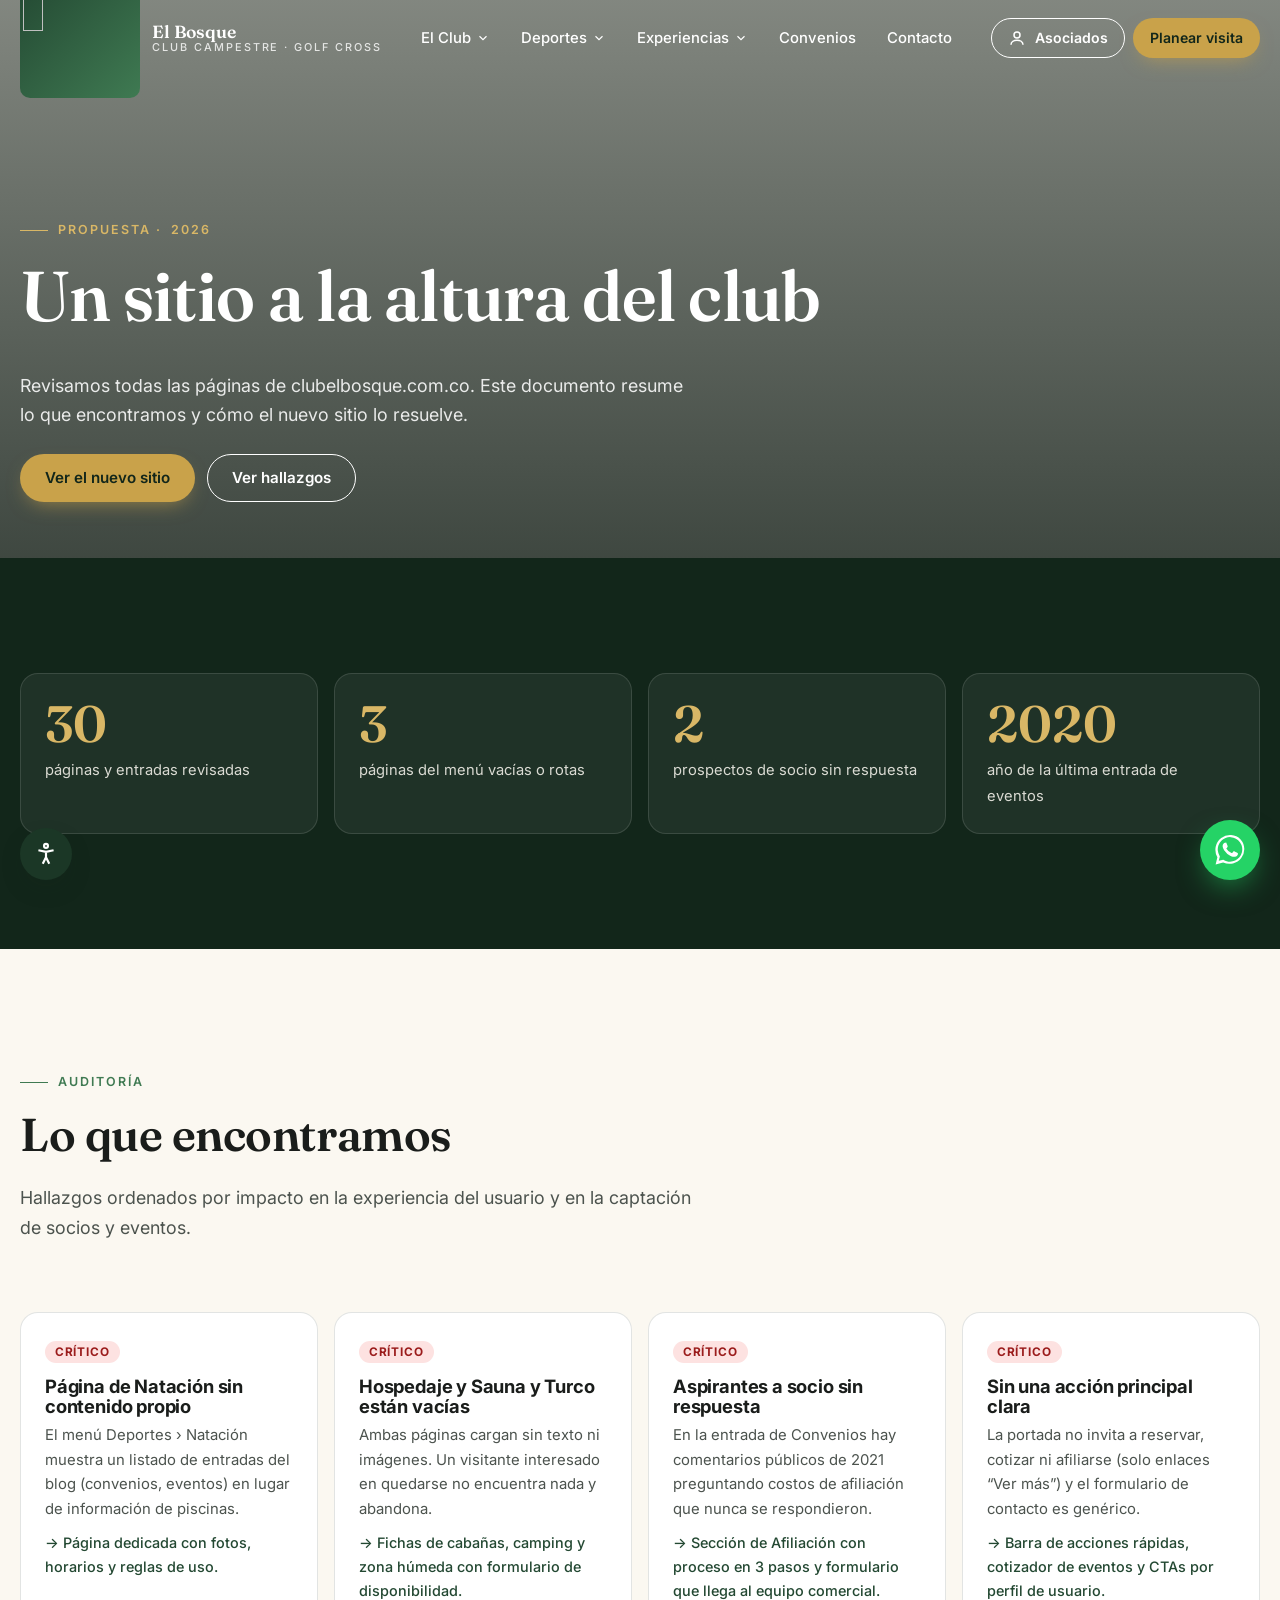
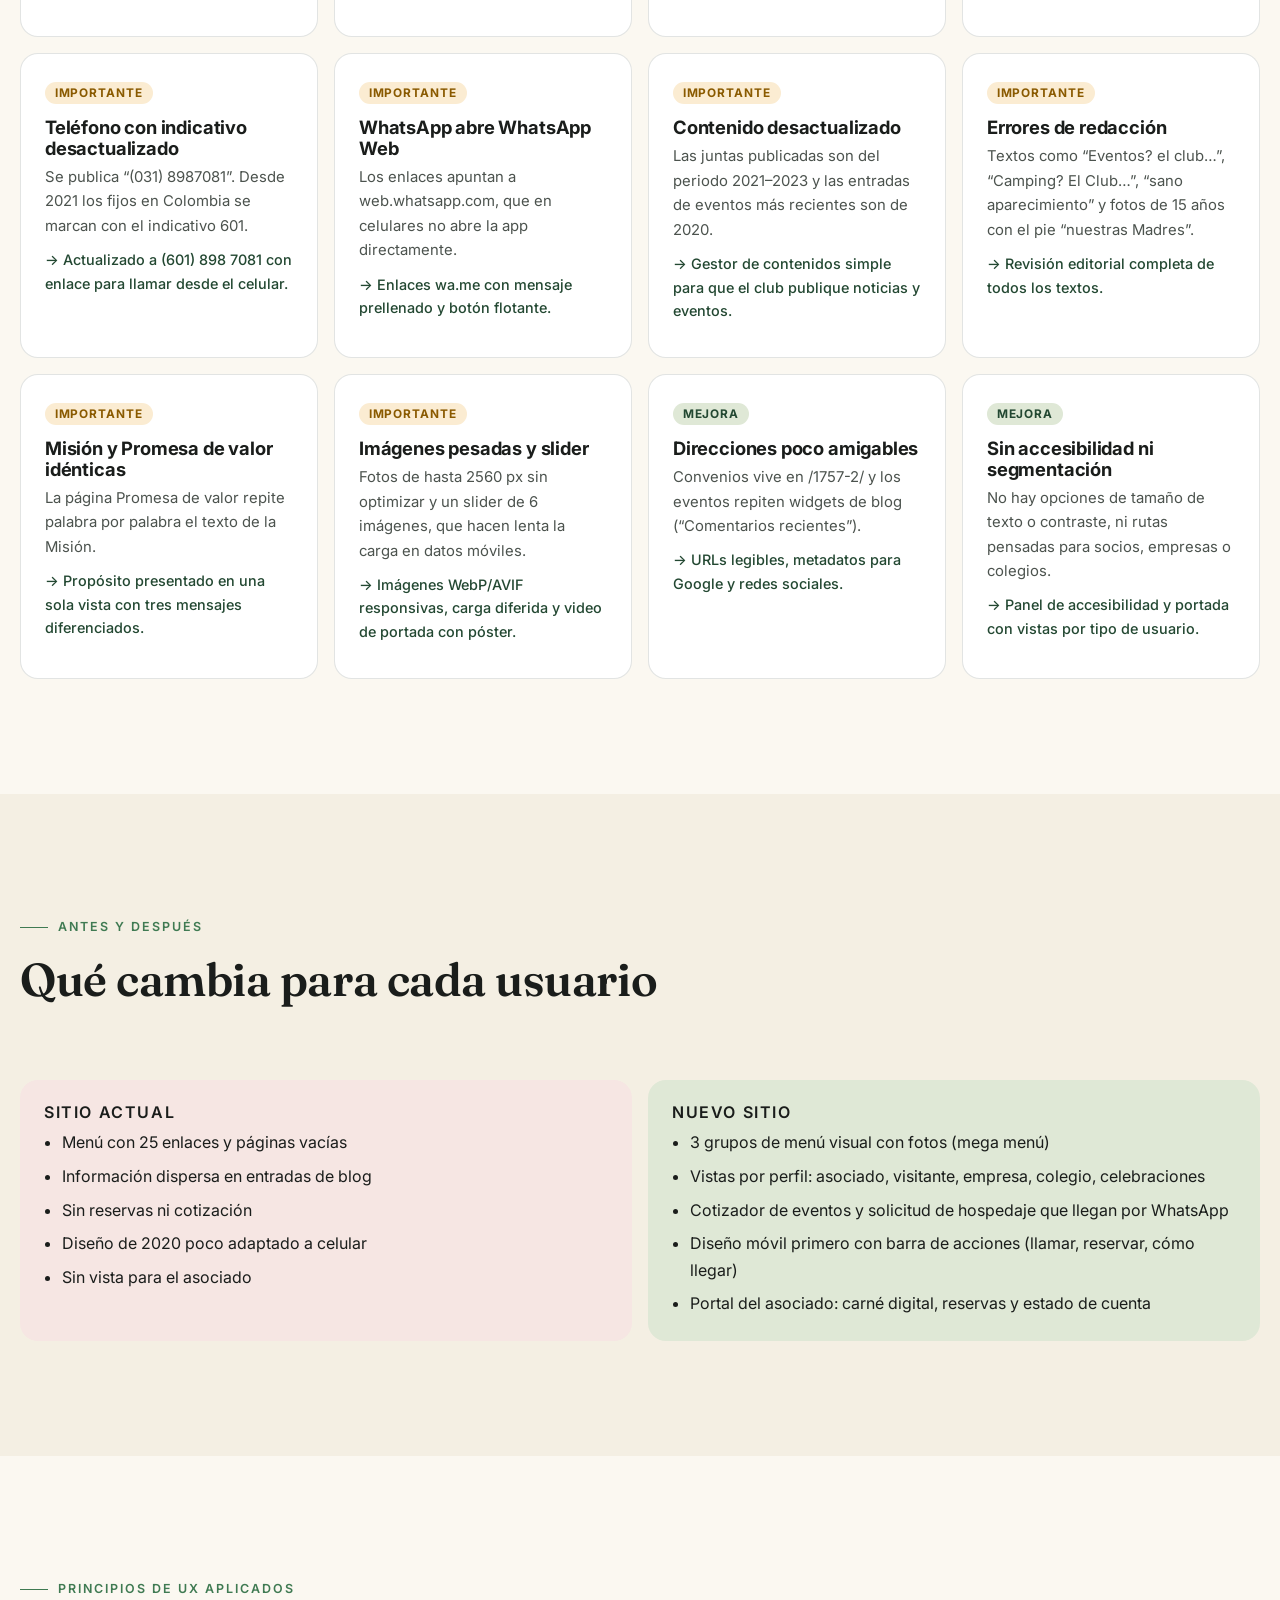
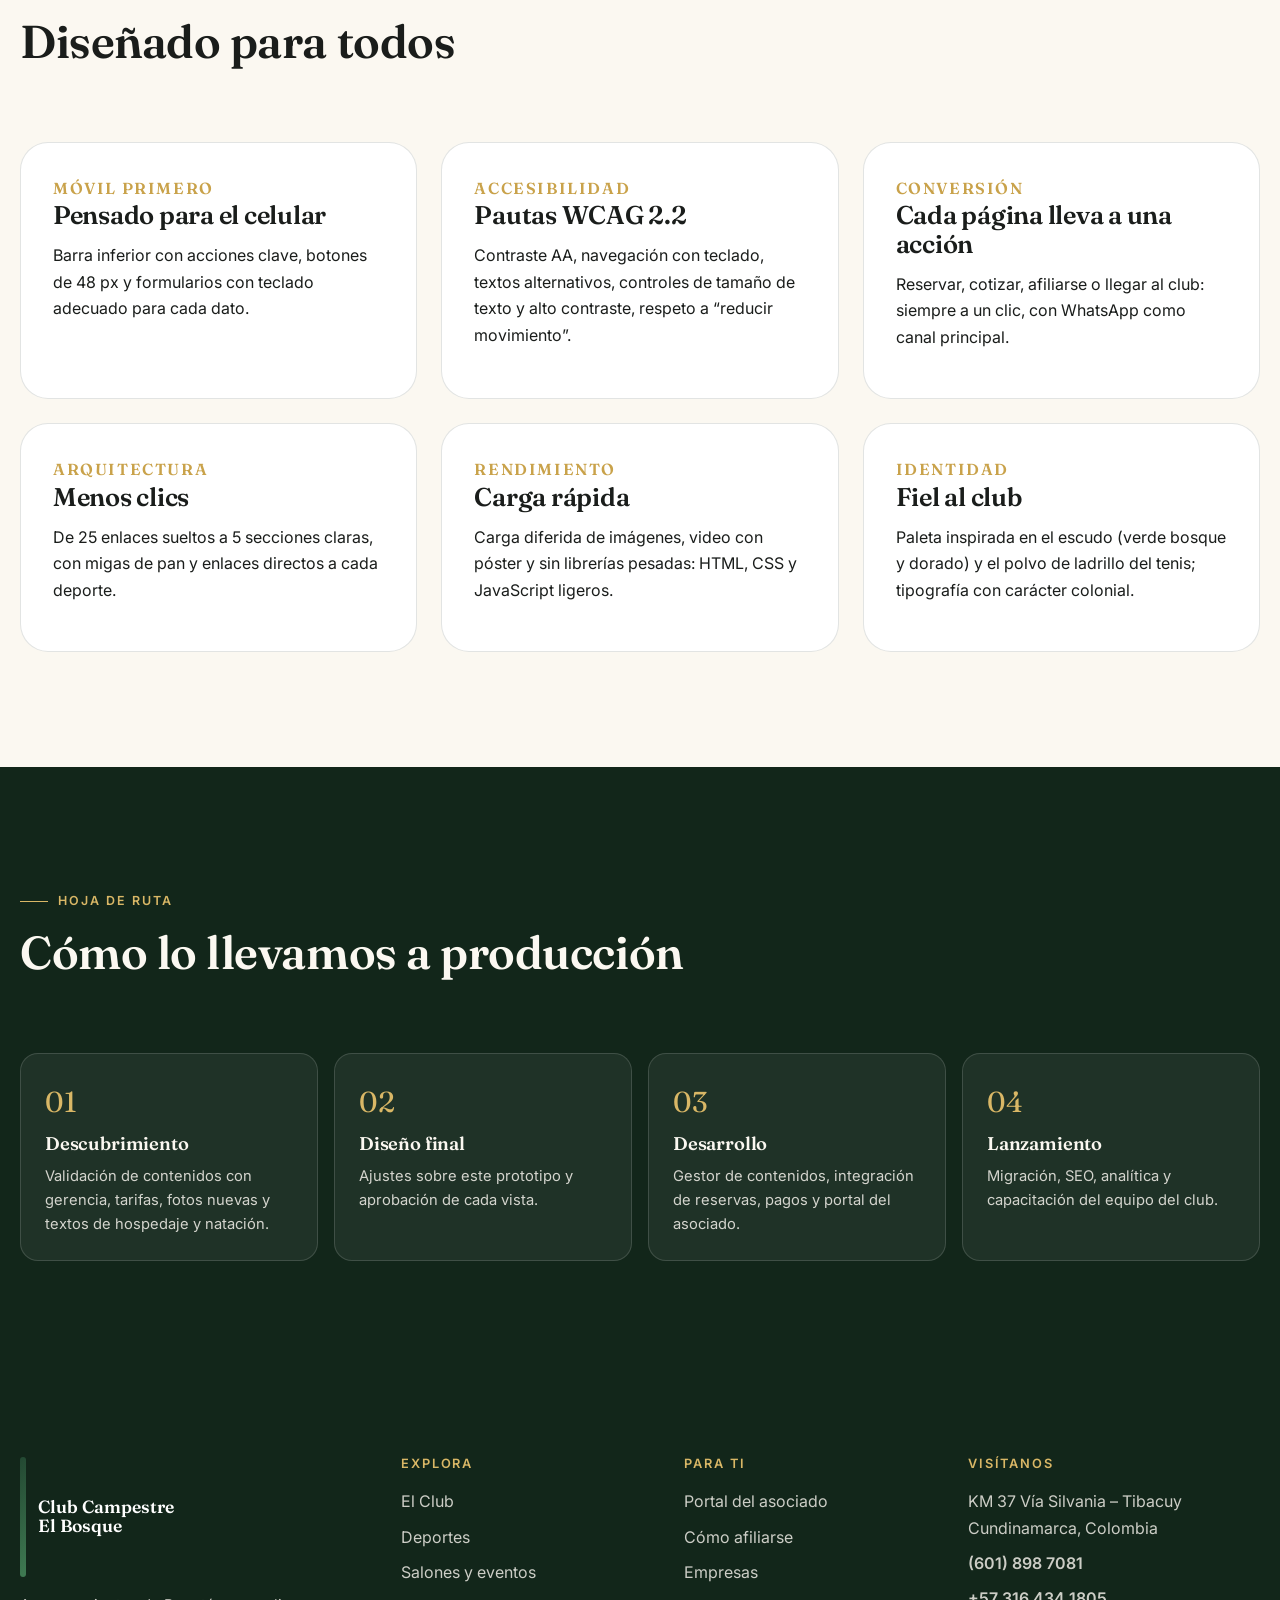
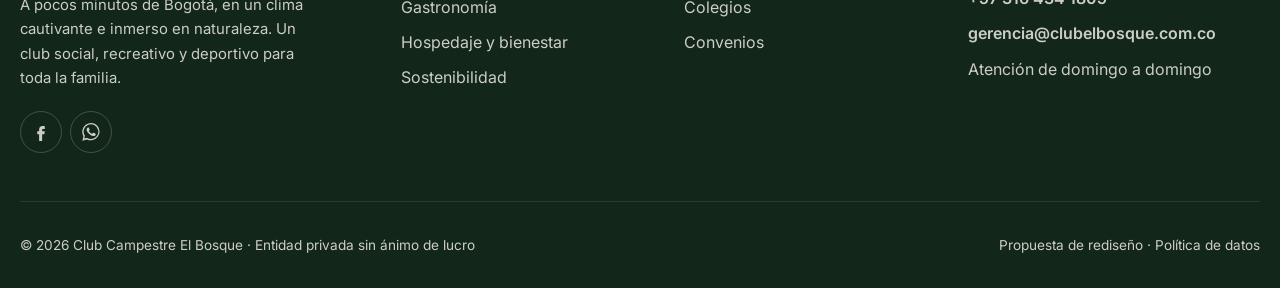
==== propuesta.html @ d87cbff4 "Propuesta inicial del nuevo sitio del Club Campestre El Bosque Sitio estático (HTML + CSS + JS sin d" ====
<!doctype html>
<html lang="es-CO">
<head>
<meta charset="utf-8">
<meta name="viewport" content="width=device-width, initial-scale=1">
<title>Propuesta de rediseño web · Club Campestre El Bosque</title>
<meta name="description" content="Auditoría del sitio actual y propuesta de un nuevo sitio web moderno, accesible y orientado a resultados para el Club Campestre El Bosque.">
<meta name="theme-color" content="#12261a">
<meta name="robots" content="noindex, nofollow, noarchive">
<meta property="og:title" content="Propuesta de rediseño web · Club Campestre El Bosque">
<meta property="og:description" content="Auditoría del sitio actual y propuesta de un nuevo sitio web moderno, accesible y orientado a resultados para el Club Campestre El Bosque.">
<meta property="og:image" content="https://clubelbosque.com.co/wp-content/uploads/2020/03/f_entrada-compressor-1.jpg">
<meta property="og:type" content="website">
<link rel="icon" href="https://clubelbosque.com.co/wp-content/uploads/2020/08/cropped-icon-512-192x192.png">
<link rel="preconnect" href="https://fonts.googleapis.com">
<link rel="preconnect" href="https://fonts.gstatic.com" crossorigin>
<link href="https://fonts.googleapis.com/css2?family=Fraunces:ital,opsz,wght@0,9..144,400;0,9..144,500;0,9..144,600;1,9..144,500&family=Inter:wght@400;500;600;700&display=swap" rel="stylesheet">
<link rel="stylesheet" href="assets/css/styles.css">

</head>
<body data-page="propuesta">
<main id="main">

<section class="page-hero">
  <img src="https://clubelbosque.com.co/wp-content/uploads/2020/03/f_golf-12-006.jpg" alt="">
  <div class="container">
    <span class="eyebrow" style="color:var(--gold-400)">Propuesta · <span data-year></span></span>
    <h1>Un sitio a la altura del club</h1>
    <p class="lead">Revisamos todas las páginas de clubelbosque.com.co. Este documento resume lo que encontramos y cómo el nuevo sitio lo resuelve.</p>
    <div class="hero-actions" style="margin-top:1.5rem"><a class="btn btn--primary" href="index.html">Ver el nuevo sitio</a><a class="btn btn--ghost" href="#hallazgos">Ver hallazgos</a></div>
  </div>
</section>

<section class="section section--dark">
  <div class="container">
    <div class="stats">
      <div class="stat reveal"><strong data-count="30">30</strong><span>páginas y entradas revisadas</span></div>
      <div class="stat reveal reveal-d1"><strong data-count="3">3</strong><span>páginas del menú vacías o rotas</span></div>
      <div class="stat reveal reveal-d2"><strong data-count="2">2</strong><span>prospectos de socio sin respuesta</span></div>
      <div class="stat reveal reveal-d3"><strong>2020</strong><span>año de la última entrada de eventos</span></div>
    </div>
  </div>
</section>

<section class="section" id="hallazgos">
  <div class="container">
    <div class="section-head reveal"><div><span class="eyebrow">Auditoría</span><h2>Lo que encontramos</h2><p class="lead">Hallazgos ordenados por impacto en la experiencia del usuario y en la captación de socios y eventos.</p></div></div>
    <div class="audit-grid"><article class="audit-card reveal"><span class="sev sev-high">Crítico</span><h3>Página de Natación sin contenido propio</h3><p>El menú Deportes › Natación muestra un listado de entradas del blog (convenios, eventos) en lugar de información de piscinas.</p><p class="fix">→ Página dedicada con fotos, horarios y reglas de uso.</p></article><article class="audit-card reveal"><span class="sev sev-high">Crítico</span><h3>Hospedaje y Sauna y Turco están vacías</h3><p>Ambas páginas cargan sin texto ni imágenes. Un visitante interesado en quedarse no encuentra nada y abandona.</p><p class="fix">→ Fichas de cabañas, camping y zona húmeda con formulario de disponibilidad.</p></article><article class="audit-card reveal"><span class="sev sev-high">Crítico</span><h3>Aspirantes a socio sin respuesta</h3><p>En la entrada de Convenios hay comentarios públicos de 2021 preguntando costos de afiliación que nunca se respondieron.</p><p class="fix">→ Sección de Afiliación con proceso en 3 pasos y formulario que llega al equipo comercial.</p></article><article class="audit-card reveal"><span class="sev sev-high">Crítico</span><h3>Sin una acción principal clara</h3><p>La portada no invita a reservar, cotizar ni afiliarse (solo enlaces “Ver más”) y el formulario de contacto es genérico.</p><p class="fix">→ Barra de acciones rápidas, cotizador de eventos y CTAs por perfil de usuario.</p></article><article class="audit-card reveal"><span class="sev sev-med">Importante</span><h3>Teléfono con indicativo desactualizado</h3><p>Se publica “(031) 8987081”. Desde 2021 los fijos en Colombia se marcan con el indicativo 601.</p><p class="fix">→ Actualizado a (601) 898 7081 con enlace para llamar desde el celular.</p></article><article class="audit-card reveal"><span class="sev sev-med">Importante</span><h3>WhatsApp abre WhatsApp Web</h3><p>Los enlaces apuntan a web.whatsapp.com, que en celulares no abre la app directamente.</p><p class="fix">→ Enlaces wa.me con mensaje prellenado y botón flotante.</p></article><article class="audit-card reveal"><span class="sev sev-med">Importante</span><h3>Contenido desactualizado</h3><p>Las juntas publicadas son del periodo 2021–2023 y las entradas de eventos más recientes son de 2020.</p><p class="fix">→ Gestor de contenidos simple para que el club publique noticias y eventos.</p></article><article class="audit-card reveal"><span class="sev sev-med">Importante</span><h3>Errores de redacción</h3><p>Textos como “Eventos? el club…”, “Camping? El Club…”, “sano aparecimiento” y fotos de 15 años con el pie “nuestras Madres”.</p><p class="fix">→ Revisión editorial completa de todos los textos.</p></article><article class="audit-card reveal"><span class="sev sev-med">Importante</span><h3>Misión y Promesa de valor idénticas</h3><p>La página Promesa de valor repite palabra por palabra el texto de la Misión.</p><p class="fix">→ Propósito presentado en una sola vista con tres mensajes diferenciados.</p></article><article class="audit-card reveal"><span class="sev sev-med">Importante</span><h3>Imágenes pesadas y slider</h3><p>Fotos de hasta 2560 px sin optimizar y un slider de 6 imágenes, que hacen lenta la carga en datos móviles.</p><p class="fix">→ Imágenes WebP/AVIF responsivas, carga diferida y video de portada con póster.</p></article><article class="audit-card reveal"><span class="sev sev-low">Mejora</span><h3>Direcciones poco amigables</h3><p>Convenios vive en /1757-2/ y los eventos repiten widgets de blog (“Comentarios recientes”).</p><p class="fix">→ URLs legibles, metadatos para Google y redes sociales.</p></article><article class="audit-card reveal"><span class="sev sev-low">Mejora</span><h3>Sin accesibilidad ni segmentación</h3><p>No hay opciones de tamaño de texto o contraste, ni rutas pensadas para socios, empresas o colegios.</p><p class="fix">→ Panel de accesibilidad y portada con vistas por tipo de usuario.</p></article></div>
  </div>
</section>

<section class="section section--alt">
  <div class="container">
    <div class="section-head reveal"><div><span class="eyebrow">Antes y después</span><h2>Qué cambia para cada usuario</h2></div></div>
    <div class="ba reveal">
      <div class="before"><h3>Sitio actual</h3><ul>
        <li>Menú con 25 enlaces y páginas vacías</li><li>Información dispersa en entradas de blog</li><li>Sin reservas ni cotización</li><li>Diseño de 2020 poco adaptado a celular</li><li>Sin vista para el asociado</li></ul></div>
      <div class="after"><h3>Nuevo sitio</h3><ul>
        <li>3 grupos de menú visual con fotos (mega menú)</li><li>Vistas por perfil: asociado, visitante, empresa, colegio, celebraciones</li><li>Cotizador de eventos y solicitud de hospedaje que llegan por WhatsApp</li><li>Diseño móvil primero con barra de acciones (llamar, reservar, cómo llegar)</li><li>Portal del asociado: carné digital, reservas y estado de cuenta</li></ul></div>
    </div>
  </div>
</section>

<section class="section">
  <div class="container">
    <div class="section-head reveal"><div><span class="eyebrow">Principios de UX aplicados</span><h2>Diseñado para todos</h2></div></div>
    <div class="grid grid-3">
      <div class="value-card reveal"><span class="num">MÓVIL PRIMERO</span><h3>Pensado para el celular</h3><p>Barra inferior con acciones clave, botones de 48 px y formularios con teclado adecuado para cada dato.</p></div>
      <div class="value-card reveal reveal-d1"><span class="num">ACCESIBILIDAD</span><h3>Pautas WCAG 2.2</h3><p>Contraste AA, navegación con teclado, textos alternativos, controles de tamaño de texto y alto contraste, respeto a “reducir movimiento”.</p></div>
      <div class="value-card reveal reveal-d2"><span class="num">CONVERSIÓN</span><h3>Cada página lleva a una acción</h3><p>Reservar, cotizar, afiliarse o llegar al club: siempre a un clic, con WhatsApp como canal principal.</p></div>
      <div class="value-card reveal"><span class="num">ARQUITECTURA</span><h3>Menos clics</h3><p>De 25 enlaces sueltos a 5 secciones claras, con migas de pan y enlaces directos a cada deporte.</p></div>
      <div class="value-card reveal reveal-d1"><span class="num">RENDIMIENTO</span><h3>Carga rápida</h3><p>Carga diferida de imágenes, video con póster y sin librerías pesadas: HTML, CSS y JavaScript ligeros.</p></div>
      <div class="value-card reveal reveal-d2"><span class="num">IDENTIDAD</span><h3>Fiel al club</h3><p>Paleta inspirada en el escudo (verde bosque y dorado) y el polvo de ladrillo del tenis; tipografía con carácter colonial.</p></div>
    </div>
  </div>
</section>

<section class="section section--dark">
  <div class="container">
    <div class="section-head reveal"><div><span class="eyebrow">Hoja de ruta</span><h2>Cómo lo llevamos a producción</h2></div></div>
    <div class="roadmap">
      <div class="step reveal"><h3>Descubrimiento</h3><p>Validación de contenidos con gerencia, tarifas, fotos nuevas y textos de hospedaje y natación.</p></div>
      <div class="step reveal reveal-d1"><h3>Diseño final</h3><p>Ajustes sobre este prototipo y aprobación de cada vista.</p></div>
      <div class="step reveal reveal-d2"><h3>Desarrollo</h3><p>Gestor de contenidos, integración de reservas, pagos y portal del asociado.</p></div>
      <div class="step reveal reveal-d3"><h3>Lanzamiento</h3><p>Migración, SEO, analítica y capacitación del equipo del club.</p></div>
    </div>
  </div>
</section>

</main>
<script src="assets/js/main.js" defer></script>
</body>
</html>
---- assets/css/styles.css ----
/* =========================================================
   Club Campestre El Bosque — Propuesta de rediseño 2026
   Sistema de diseño: tokens, layout, componentes
   ========================================================= */

:root {
  --forest-900: #12261a;
  --forest-800: #1b3726;
  --forest-700: #234832;
  --forest-500: #3f7a52;
  --moss-200: #dfe8d6;
  --gold-500: #c9a24a;
  --gold-400: #d9b766;
  --clay-500: #b5553a;
  --royal-red: #b3262d;
  --cream-50: #fbf8f1;
  --cream-100: #f4efe3;
  --ink-900: #1a1d1b;
  --ink-600: #4c534e;
  --ink-400: #7d857f;
  --white: #ffffff;

  --bg: var(--cream-50);
  --surface: var(--white);
  --surface-2: var(--cream-100);
  --text: var(--ink-900);
  --text-muted: var(--ink-600);
  --border: rgba(18, 38, 26, 0.12);
  --accent: var(--forest-700);
  --accent-contrast: var(--white);

  --font-display: "Fraunces", Georgia, "Times New Roman", serif;
  --font-body: "Inter", system-ui, -apple-system, "Segoe UI", Roboto, sans-serif;

  --fs-base: 1rem;
  --radius-sm: 10px;
  --radius: 18px;
  --radius-lg: 28px;
  --shadow-sm: 0 1px 2px rgba(18, 38, 26, .06), 0 2px 8px rgba(18, 38, 26, .05);
  --shadow: 0 10px 30px -10px rgba(18, 38, 26, .25);
  --shadow-lg: 0 30px 60px -20px rgba(18, 38, 26, .35);
  --container: 1240px;
  --header-h: 76px;
  --ease: cubic-bezier(.2, .7, .2, 1);
}

/* Accesibilidad: alto contraste */
html.hc {
  --bg: #ffffff;
  --surface: #ffffff;
  --surface-2: #f2f2f2;
  --text: #000000;
  --text-muted: #1a1a1a;
  --border: #000000;
  --accent: #0b3d1c;
}
html.hc img { filter: contrast(1.1); }
html.fs-lg { font-size: 112.5%; }
html.fs-xl { font-size: 125%; }

*, *::before, *::after { box-sizing: border-box; }
html { scroll-behavior: smooth; -webkit-text-size-adjust: 100%; overflow-x: hidden; }
body {
  margin: 0;
  font-family: var(--font-body);
  font-size: var(--fs-base);
  line-height: 1.65;
  color: var(--text);
  background: var(--bg);
  -webkit-font-smoothing: antialiased;
  overflow-x: hidden;
}
img, video { max-width: 100%; display: block; }
a { color: inherit; }
button { font: inherit; cursor: pointer; }
:focus-visible { outline: 3px solid var(--gold-500); outline-offset: 3px; border-radius: 6px; }

h1, h2, h3, h4 { font-family: var(--font-display); font-weight: 600; line-height: 1.12; margin: 0 0 .5em; letter-spacing: -.01em; }
h1 { font-size: clamp(2.4rem, 5.5vw, 4.6rem); }
h2 { font-size: clamp(1.9rem, 3.6vw, 3rem); }
h3 { font-size: clamp(1.25rem, 2vw, 1.6rem); }
p { margin: 0 0 1em; }

.skip-link {
  position: absolute; left: 1rem; top: -100px; z-index: 1000;
  background: var(--gold-500); color: var(--forest-900); padding: .75rem 1.25rem; border-radius: 999px; font-weight: 600;
}
.skip-link:focus { top: 1rem; }

.container { width: min(100% - 2.5rem, var(--container)); margin-inline: auto; }
.section { padding-block: clamp(4rem, 9vw, 7.5rem); }
.section--tight { padding-block: clamp(3rem, 6vw, 5rem); }
.section--alt { background: var(--surface-2); }
.section--dark { background: var(--forest-900); color: var(--cream-50); }
.section--dark .eyebrow { color: var(--gold-400); }
.section--dark .lead, .section--dark p { color: rgba(251, 248, 241, .82); }

.eyebrow {
  display: inline-flex; align-items: center; gap: .6rem;
  font-size: .78rem; font-weight: 600; letter-spacing: .16em; text-transform: uppercase;
  color: var(--forest-500); margin-bottom: 1rem;
}
.eyebrow::before { content: ""; width: 28px; height: 1px; background: currentColor; }
.lead { font-size: clamp(1.05rem, 1.4vw, 1.25rem); color: var(--text-muted); max-width: 62ch; }
.section-head { display: flex; flex-wrap: wrap; align-items: end; justify-content: space-between; gap: 1.5rem; margin-bottom: clamp(2rem, 4vw, 3.5rem); }
.section-head > div { max-width: 680px; }
.center { text-align: center; }
.center .lead { margin-inline: auto; }

/* ---------- Botones ---------- */
.btn {
  display: inline-flex; align-items: center; justify-content: center; gap: .55rem;
  padding: .9rem 1.5rem; border-radius: 999px; border: 1.5px solid transparent;
  font-weight: 600; font-size: .95rem; text-decoration: none; line-height: 1;
  transition: transform .25s var(--ease), background .25s, color .25s, box-shadow .25s;
  min-height: 48px;
}
.btn:hover { transform: translateY(-2px); }
.btn svg { width: 18px; height: 18px; }
.btn--primary { background: var(--gold-500); color: var(--forest-900); box-shadow: 0 8px 20px -8px rgba(201, 162, 74, .7); }
.btn--primary:hover { background: var(--gold-400); }
.btn--dark { background: var(--forest-800); color: var(--white); }
.btn--dark:hover { background: var(--forest-700); }
.btn--ghost { border-color: currentColor; color: inherit; background: transparent; }
.btn--ghost:hover { background: rgba(255, 255, 255, .12); }
.btn--light { background: var(--white); color: var(--forest-900); }
.btn--sm { padding: .6rem 1rem; min-height: 40px; font-size: .88rem; }
.link-arrow { display: inline-flex; align-items: center; gap: .4rem; font-weight: 600; text-decoration: none; color: var(--forest-700); }
.link-arrow::after { content: "→"; transition: transform .25s var(--ease); }
.link-arrow:hover::after { transform: translateX(4px); }
.section--dark .link-arrow { color: var(--gold-400); }

/* ---------- Header ---------- */
.site-header {
  position: fixed; inset: 0 0 auto 0; z-index: 100; height: var(--header-h);
  transition: background .35s, box-shadow .35s, color .35s;
  color: var(--white);
}
.site-header.is-solid, .site-header.is-light {
  background: rgba(251, 248, 241, .92); backdrop-filter: saturate(1.4) blur(14px); -webkit-backdrop-filter: saturate(1.4) blur(14px);
  color: var(--ink-900); box-shadow: 0 1px 0 var(--border);
}
.header-inner { height: 100%; display: flex; align-items: center; justify-content: space-between; gap: 1.5rem; }
.brand { display: flex; align-items: center; gap: .75rem; text-decoration: none; }
.brand img { height: 50px; width: auto; background: #fff; border-radius: 10px; padding: 3px; }
.brand-text { font-family: var(--font-display); line-height: 1.05; font-size: 1.1rem; font-weight: 600; }
.brand-text small { display: block; font-family: var(--font-body); font-size: .68rem; letter-spacing: .18em; text-transform: uppercase; font-weight: 500; opacity: .8; }

.main-nav ul { list-style: none; margin: 0; padding: 0; display: flex; gap: .25rem; }
.main-nav > ul > li { position: relative; }
.main-nav a, .main-nav button.nav-trigger {
  display: inline-flex; align-items: center; gap: .3rem; padding: .6rem .85rem; border-radius: 999px;
  text-decoration: none; font-size: .93rem; font-weight: 500; background: none; border: 0; color: inherit;
}
.main-nav a:hover, .main-nav button.nav-trigger:hover, .main-nav a[aria-current="page"] { background: rgba(127, 127, 127, .14); }
.nav-trigger svg { width: 14px; height: 14px; transition: transform .25s; }
.has-mega:hover .nav-trigger svg, .has-mega:focus-within .nav-trigger svg { transform: rotate(180deg); }

.mega {
  position: absolute; top: calc(100% + 10px); left: 50%; transform: translate(-50%, 8px);
  width: min(620px, 90vw); background: var(--surface); color: var(--text);
  border-radius: var(--radius); box-shadow: var(--shadow-lg); padding: 1rem;
  display: grid; grid-template-columns: repeat(2, 1fr); gap: .25rem;
  opacity: 0; visibility: hidden; transition: opacity .25s, transform .25s var(--ease), visibility .25s;
}
.mega::before { content: ""; position: absolute; inset: -12px 0 auto 0; height: 12px; }
.has-mega:hover .mega, .has-mega:focus-within .mega { opacity: 1; visibility: visible; transform: translate(-50%, 0); }
.mega a { display: flex !important; gap: .85rem; align-items: center; padding: .7rem !important; border-radius: 12px !important; }
.mega a:hover { background: var(--surface-2) !important; }
.mega img { width: 54px; height: 54px; object-fit: cover; border-radius: 10px; flex: none; background: var(--moss-200); }
.mega strong { display: block; font-size: .95rem; }
.mega span { display: block; font-size: .8rem; color: var(--text-muted); line-height: 1.35; }

.header-actions { display: flex; align-items: center; gap: .5rem; }
.icon-btn {
  width: 44px; height: 44px; display: grid; place-items: center; border-radius: 50%;
  border: 1px solid currentColor; border-color: rgba(127, 127, 127, .35); background: transparent; color: inherit;
}
.icon-btn svg { width: 20px; height: 20px; }
.menu-toggle { display: none; }

/* Menú móvil */
.mobile-nav {
  position: fixed; inset: 0; z-index: 200; background: var(--forest-900); color: var(--cream-50);
  padding: 1.25rem 1.25rem 2rem; overflow-y: auto;
  transform: translateX(100%); transition: transform .4s var(--ease); visibility: hidden;
}
.mobile-nav.is-open { transform: none; visibility: visible; }
.mobile-nav-top { display: flex; justify-content: space-between; align-items: center; margin-bottom: 1.5rem; }
.mobile-nav details { border-bottom: 1px solid rgba(255, 255, 255, .12); }
.mobile-nav summary, .mobile-nav > nav > a {
  display: flex; justify-content: space-between; align-items: center; padding: 1rem .25rem;
  font-family: var(--font-display); font-size: 1.45rem; list-style: none; cursor: pointer; text-decoration: none;
  border-bottom: 1px solid rgba(255, 255, 255, .12);
}
.mobile-nav details summary { border-bottom: 0; }
.mobile-nav summary::-webkit-details-marker { display: none; }
.mobile-nav summary::after { content: "+"; font-family: var(--font-body); font-size: 1.5rem; opacity: .7; }
.mobile-nav details[open] summary::after { content: "–"; }
.mobile-nav details a { display: block; padding: .55rem 1rem; text-decoration: none; opacity: .85; }
.mobile-nav details div { padding-bottom: 1rem; }
.mobile-cta { display: grid; gap: .75rem; margin-top: 2rem; }

/* ---------- Hero ---------- */
.hero { position: relative; min-height: min(100svh, 920px); display: grid; align-items: end; color: var(--white); isolation: isolate; overflow: hidden; }
.hero-media, .hero-media video, .hero-media img { position: absolute; inset: 0; width: 100%; height: 100%; object-fit: cover; z-index: -2; }
.hero::after {
  content: ""; position: absolute; inset: 0; z-index: -1;
  background: linear-gradient(180deg, rgba(10, 22, 15, .55) 0%, rgba(10, 22, 15, .15) 35%, rgba(10, 22, 15, .78) 100%);
}
.hero-content { padding-block: calc(var(--header-h) + 3rem) clamp(7rem, 12vw, 9rem); }
.hero h1 { max-width: 15ch; }
.hero h1 em { font-style: italic; color: var(--gold-400); font-weight: 500; }
.hero .lead { color: rgba(255, 255, 255, .88); margin-bottom: 2rem; }
.hero-actions { display: flex; flex-wrap: wrap; gap: .75rem; }
.hero-meta { display: flex; flex-wrap: wrap; gap: 1.5rem 2.5rem; margin-top: 2.5rem; font-size: .9rem; color: rgba(255, 255, 255, .85); }
.hero-meta strong { display: block; font-family: var(--font-display); font-size: 1.9rem; color: var(--white); font-weight: 600; line-height: 1.1; }
.video-toggle {
  position: absolute; right: clamp(1rem, 3vw, 2.5rem); bottom: clamp(7.5rem, 12vw, 9.5rem); z-index: 2;
  color: var(--white); border-color: rgba(255, 255, 255, .5);
}

/* Hero interior */
.page-hero { position: relative; min-height: 62vh; display: grid; align-items: end; color: var(--white); isolation: isolate; overflow: hidden; }
.page-hero > img { position: absolute; inset: 0; width: 100%; height: 100%; object-fit: cover; z-index: -2; transform: scale(1.05); }
.page-hero::after { content: ""; position: absolute; inset: 0; z-index: -1; background: linear-gradient(180deg, rgba(10, 22, 15, .5), rgba(10, 22, 15, .78)); }
.page-hero .container { padding-block: calc(var(--header-h) + 3rem) 3.5rem; }
.page-hero .lead { color: rgba(255, 255, 255, .88); }
.breadcrumb { display: flex; gap: .5rem; font-size: .85rem; margin-bottom: 1rem; opacity: .85; flex-wrap: wrap; }
.breadcrumb a { text-decoration: none; }
.breadcrumb a:hover { text-decoration: underline; }

/* ---------- Barra de acciones rápidas ---------- */
.quickbar { position: relative; z-index: 5; margin-top: -4.5rem; }
.quickbar-inner {
  background: var(--surface); border-radius: var(--radius-lg); box-shadow: var(--shadow-lg);
  display: grid; grid-template-columns: repeat(4, 1fr); overflow: hidden;
}
.quick-item { display: flex; gap: 1rem; align-items: center; padding: 1.5rem; text-decoration: none; border-right: 1px solid var(--border); transition: background .25s; }
.quick-item:last-child { border-right: 0; }
.quick-item:hover { background: var(--surface-2); }
.quick-icon { width: 48px; height: 48px; border-radius: 14px; display: grid; place-items: center; background: var(--moss-200); color: var(--forest-700); flex: none; }
.quick-icon svg { width: 22px; height: 22px; }
.quick-item strong { display: block; font-size: 1rem; }
.quick-item span { font-size: .85rem; color: var(--text-muted); }

/* ---------- Audiencias ---------- */
.audience-tabs { display: flex; flex-wrap: wrap; gap: .5rem; margin-bottom: 2rem; }
.audience-tabs button {
  padding: .75rem 1.25rem; border-radius: 999px; border: 1.5px solid var(--border); background: var(--surface);
  font-weight: 600; color: var(--text); transition: all .2s; min-height: 46px;
}
.audience-tabs button[aria-selected="true"] { background: var(--forest-800); border-color: var(--forest-800); color: var(--white); }
.audience-panel { display: grid; grid-template-columns: 1.1fr 1fr; gap: clamp(1.5rem, 4vw, 4rem); align-items: center; }
.audience-panel[hidden] { display: none; }
.audience-panel img { border-radius: var(--radius-lg); aspect-ratio: 4/3; object-fit: cover; width: 100%; box-shadow: var(--shadow); }
.check-list { list-style: none; padding: 0; margin: 1.25rem 0 2rem; display: grid; gap: .7rem; }
.check-list li { display: flex; gap: .75rem; align-items: flex-start; }
.check-list li::before {
  content: "✓"; flex: none; width: 24px; height: 24px; border-radius: 50%; display: grid; place-items: center;
  background: var(--moss-200); color: var(--forest-700); font-size: .8rem; font-weight: 700; margin-top: .15rem;
}

/* ---------- Tarjetas ---------- */
.grid { display: grid; gap: clamp(1rem, 2vw, 1.5rem); }
.grid-2 { grid-template-columns: repeat(2, 1fr); }
.grid-3 { grid-template-columns: repeat(3, 1fr); }
.grid-4 { grid-template-columns: repeat(4, 1fr); }

.card {
  background: var(--surface); border-radius: var(--radius); overflow: hidden; border: 1px solid var(--border);
  display: flex; flex-direction: column; transition: transform .35s var(--ease), box-shadow .35s;
  text-decoration: none; color: inherit;
}
a.card:hover, .card.is-hover:hover { transform: translateY(-6px); box-shadow: var(--shadow); }
.card-media { position: relative; aspect-ratio: 4/3; overflow: hidden; background: var(--moss-200); }
.card-media img { width: 100%; height: 100%; object-fit: cover; transition: transform .8s var(--ease); }
a.card:hover .card-media img { transform: scale(1.06); }
.card-body { padding: 1.4rem 1.4rem 1.6rem; display: flex; flex-direction: column; gap: .4rem; flex: 1; }
.card-body p { color: var(--text-muted); font-size: .95rem; margin: 0; }
.card-body .link-arrow { margin-top: auto; padding-top: .75rem; }
.tag {
  display: inline-flex; align-items: center; gap: .35rem; padding: .3rem .7rem; border-radius: 999px;
  font-size: .75rem; font-weight: 600; background: var(--moss-200); color: var(--forest-700); width: fit-content;
}
.card-media .tag { position: absolute; top: 1rem; left: 1rem; background: rgba(255, 255, 255, .92); }

/* Tarjeta tipo bento */
.bento { display: grid; grid-template-columns: repeat(6, 1fr); grid-auto-rows: 240px; gap: 1rem; }
.bento-item { position: relative; border-radius: var(--radius); overflow: hidden; color: var(--white); text-decoration: none; isolation: isolate; background: var(--forest-700); }
.bento-item img { position: absolute; inset: 0; width: 100%; height: 100%; object-fit: cover; z-index: -2; transition: transform .9s var(--ease); }
.bento-item::after { content: ""; position: absolute; inset: 0; z-index: -1; background: linear-gradient(180deg, transparent 35%, rgba(10, 22, 15, .85)); }
.bento-item:hover img { transform: scale(1.07); }
.bento-caption { position: absolute; left: 1.4rem; right: 1.4rem; bottom: 1.25rem; }
.bento-caption h3 { margin: 0 0 .2rem; }
.bento-caption p { margin: 0; font-size: .9rem; opacity: .88; }
.bento-item .pill { position: absolute; top: 1rem; right: 1rem; background: rgba(255, 255, 255, .18); backdrop-filter: blur(8px); padding: .35rem .8rem; border-radius: 999px; font-size: .78rem; font-weight: 600; }
.b-span-3 { grid-column: span 3; } .b-span-2 { grid-column: span 2; } .b-span-4 { grid-column: span 4; }
.b-row-2 { grid-row: span 2; }

/* ---------- Split / feature ---------- */
.split { display: grid; grid-template-columns: 1fr 1fr; gap: clamp(2rem, 5vw, 5rem); align-items: center; }
.split--reverse > :first-child { order: 2; }
.split-media { position: relative; }
.split-media img { border-radius: var(--radius-lg); width: 100%; aspect-ratio: 5/4; object-fit: cover; box-shadow: var(--shadow); }
.split-media .floating {
  position: absolute; bottom: -1.5rem; left: -1.5rem; background: var(--surface); color: var(--text);
  border-radius: var(--radius); padding: 1.1rem 1.4rem; box-shadow: var(--shadow); max-width: 240px;
}
.floating strong { display: block; font-family: var(--font-display); font-size: 2rem; line-height: 1; color: var(--forest-700); }
.stats { display: grid; grid-template-columns: repeat(4, 1fr); gap: 1rem; }
.stat { padding: 1.5rem; border-radius: var(--radius); background: rgba(255, 255, 255, .06); border: 1px solid rgba(255, 255, 255, .12); }
.stat strong { display: block; font-family: var(--font-display); font-size: clamp(2.2rem, 4vw, 3.2rem); color: var(--gold-400); line-height: 1; margin-bottom: .4rem; font-weight: 600; }
.stat span { font-size: .92rem; opacity: .85; }

/* ---------- Deportes (filtro) ---------- */
.filters { display: flex; gap: .5rem; flex-wrap: wrap; margin-bottom: 2rem; }
.chip {
  padding: .55rem 1.05rem; border-radius: 999px; border: 1.5px solid var(--border); background: var(--surface);
  font-weight: 500; font-size: .9rem; color: var(--text); min-height: 42px;
}
.chip[aria-pressed="true"] { background: var(--forest-800); color: var(--white); border-color: var(--forest-800); }

.sport-block { display: grid; grid-template-columns: 1fr 1fr; gap: clamp(2rem, 5vw, 4.5rem); align-items: center; padding-block: clamp(3rem, 6vw, 5rem); border-top: 1px solid var(--border); scroll-margin-top: calc(var(--header-h) + 1rem); }
.sport-block:nth-child(even) .sport-gallery { order: 2; }
.sport-gallery { display: grid; grid-template-columns: 2fr 1fr; grid-template-rows: 1fr 1fr; gap: .75rem; aspect-ratio: 5/4; }
.sport-gallery button { padding: 0; border: 0; border-radius: var(--radius); overflow: hidden; background: var(--moss-200); }
.sport-gallery button:first-child { grid-row: span 2; }
.sport-gallery img { width: 100%; height: 100%; object-fit: cover; transition: transform .6s var(--ease); }
.sport-gallery button:hover img { transform: scale(1.05); }
.facts { display: flex; flex-wrap: wrap; gap: .6rem; margin: 1.25rem 0 1.75rem; }
.fact { display: flex; flex-direction: column; padding: .85rem 1.1rem; border-radius: 14px; background: var(--surface-2); border: 1px solid var(--border); min-width: 120px; }
.fact strong { font-family: var(--font-display); font-size: 1.5rem; line-height: 1.1; color: var(--forest-700); }
.fact span { font-size: .8rem; color: var(--text-muted); }

/* ---------- Salones ---------- */
.venue { display: grid; grid-template-columns: 1.2fr 1fr; background: var(--surface); border-radius: var(--radius-lg); overflow: hidden; border: 1px solid var(--border); }
.venue + .venue { margin-top: 1.5rem; }
.venue-media { position: relative; min-height: 360px; }
.venue-media img { position: absolute; inset: 0; width: 100%; height: 100%; object-fit: cover; }
.venue-thumbs { position: absolute; left: 1rem; bottom: 1rem; display: flex; gap: .5rem; }
.venue-thumbs button { width: 60px; height: 60px; padding: 0; border-radius: 10px; overflow: hidden; border: 2px solid rgba(255, 255, 255, .85); }
.venue-thumbs img { position: static; width: 100%; height: 100%; object-fit: cover; }
.venue-body { padding: clamp(1.5rem, 3vw, 2.75rem); display: flex; flex-direction: column; gap: .5rem; }
.capacity { display: flex; align-items: baseline; gap: .5rem; margin: .5rem 0 1rem; }
.capacity strong { font-family: var(--font-display); font-size: 3rem; line-height: 1; color: var(--forest-700); }
.capacity-bar { height: 8px; border-radius: 999px; background: var(--surface-2); overflow: hidden; margin-bottom: 1.25rem; }
.capacity-bar span { display: block; height: 100%; background: linear-gradient(90deg, var(--forest-500), var(--gold-500)); border-radius: inherit; }

.compare { width: 100%; border-collapse: collapse; background: var(--surface); border-radius: var(--radius); overflow: hidden; font-size: .95rem; }
.compare th, .compare td { padding: 1rem 1.1rem; text-align: left; border-bottom: 1px solid var(--border); }
.compare thead th { background: var(--forest-800); color: var(--white); font-weight: 600; }
.compare td:first-child { font-weight: 600; }
.table-wrap { overflow-x: auto; border-radius: var(--radius); border: 1px solid var(--border); }

/* ---------- Timeline ---------- */
.timeline { position: relative; max-width: 900px; margin-inline: auto; }
.timeline::before { content: ""; position: absolute; left: 120px; top: 0; bottom: 0; width: 2px; background: linear-gradient(var(--gold-500), var(--forest-500)); }
.t-item { display: grid; grid-template-columns: 120px 1fr; gap: 2.5rem; padding-bottom: 3rem; position: relative; }
.t-year { font-family: var(--font-display); font-size: 1.6rem; font-weight: 600; color: var(--forest-700); text-align: right; padding-right: .5rem; line-height: 1.2; }
.t-item::after { content: ""; position: absolute; left: 114px; top: .55rem; width: 14px; height: 14px; border-radius: 50%; background: var(--gold-500); box-shadow: 0 0 0 5px var(--bg); }
.t-body { background: var(--surface); padding: 1.5rem 1.75rem; border-radius: var(--radius); border: 1px solid var(--border); }
.t-body h3 { margin-bottom: .35rem; }
.t-body p { color: var(--text-muted); margin: 0; }

/* Valores */
.value-card { padding: 2rem; border-radius: var(--radius-lg); background: var(--surface); border: 1px solid var(--border); height: 100%; }
.value-card .num { font-family: var(--font-display); font-size: 1rem; color: var(--gold-500); font-weight: 600; letter-spacing: .1em; }
.people { display: grid; grid-template-columns: repeat(auto-fill, minmax(220px, 1fr)); gap: 1rem; }
.person { display: flex; gap: .9rem; align-items: center; padding: 1rem 1.1rem; background: var(--surface); border-radius: var(--radius); border: 1px solid var(--border); }
.avatar { width: 48px; height: 48px; border-radius: 50%; display: grid; place-items: center; background: var(--forest-800); color: var(--gold-400); font-weight: 700; font-family: var(--font-display); flex: none; }
.person strong { display: block; font-size: .95rem; line-height: 1.25; }
.person span { font-size: .82rem; color: var(--text-muted); }

/* ---------- Galería y lightbox ---------- */
.masonry { columns: 3 260px; column-gap: 1rem; }
.masonry button { display: block; width: 100%; margin-bottom: 1rem; padding: 0; border: 0; border-radius: var(--radius); overflow: hidden; break-inside: avoid; background: var(--moss-200); }
.masonry img { width: 100%; transition: transform .6s var(--ease); }
.masonry button:hover img { transform: scale(1.04); }

.lightbox { position: fixed; inset: 0; z-index: 300; background: rgba(8, 14, 10, .94); display: none; align-items: center; justify-content: center; padding: 4rem 1rem; }
.lightbox.is-open { display: flex; }
.lightbox img { max-height: 82vh; max-width: min(1200px, 92vw); border-radius: 12px; object-fit: contain; }
.lightbox .icon-btn { position: absolute; color: #fff; border-color: rgba(255, 255, 255, .4); background: rgba(0, 0, 0, .3); }
.lb-close { top: 1rem; right: 1rem; }
.lb-prev { left: 1rem; top: 50%; transform: translateY(-50%); }
.lb-next { right: 1rem; top: 50%; transform: translateY(-50%); }
.lb-count { position: absolute; bottom: 1.25rem; left: 50%; transform: translateX(-50%); color: rgba(255, 255, 255, .8); font-size: .9rem; }

/* ---------- Testimonios / CTA ---------- */
.cta-band { position: relative; border-radius: var(--radius-lg); overflow: hidden; color: var(--white); padding: clamp(2.5rem, 6vw, 5rem); isolation: isolate; }
.cta-band > img { position: absolute; inset: 0; width: 100%; height: 100%; object-fit: cover; z-index: -2; }
.cta-band::after { content: ""; position: absolute; inset: 0; z-index: -1; background: linear-gradient(90deg, rgba(18, 38, 26, .92), rgba(18, 38, 26, .55)); }
.cta-band .lead { color: rgba(255, 255, 255, .88); }
.cta-band .hero-actions { margin-top: 1.5rem; }

/* ---------- Formularios ---------- */
.form { display: grid; gap: 1rem; }
.form-row { display: grid; grid-template-columns: 1fr 1fr; gap: 1rem; }
.field { display: grid; gap: .4rem; }
.field label { font-size: .88rem; font-weight: 600; }
.field input, .field select, .field textarea {
  width: 100%; padding: .85rem 1rem; border-radius: 12px; border: 1.5px solid var(--border); background: var(--surface);
  font: inherit; color: var(--text); min-height: 50px; transition: border-color .2s, box-shadow .2s;
}
.field textarea { min-height: 130px; resize: vertical; }
.field input:focus, .field select:focus, .field textarea:focus { outline: none; border-color: var(--forest-500); box-shadow: 0 0 0 4px rgba(63, 122, 82, .15); }
.field .hint { font-size: .8rem; color: var(--text-muted); }
.form-card { background: var(--surface); border-radius: var(--radius-lg); padding: clamp(1.5rem, 3.5vw, 2.75rem); border: 1px solid var(--border); box-shadow: var(--shadow-sm); }
.segmented { display: flex; flex-wrap: wrap; gap: .5rem; }
.segmented input { position: absolute; opacity: 0; pointer-events: none; }
.segmented label { padding: .6rem 1rem; border-radius: 999px; border: 1.5px solid var(--border); cursor: pointer; font-weight: 500; font-size: .9rem; }
.segmented input:checked + label { background: var(--forest-800); color: var(--white); border-color: var(--forest-800); }
.segmented input:focus-visible + label { outline: 3px solid var(--gold-500); outline-offset: 2px; }
.form-success { display: none; padding: 1rem 1.25rem; border-radius: 12px; background: var(--moss-200); color: var(--forest-800); font-weight: 600; }
.form-success.is-visible { display: block; }

.contact-list { list-style: none; padding: 0; margin: 0; display: grid; gap: 1rem; }
.contact-list li { display: flex; gap: 1rem; align-items: flex-start; }
.contact-list a { text-decoration: none; font-weight: 600; }
.contact-list a:hover { text-decoration: underline; }
.map-embed { border: 0; width: 100%; height: 100%; min-height: 380px; border-radius: var(--radius-lg); }

/* ---------- FAQ ---------- */
.faq details { border-bottom: 1px solid var(--border); }
.faq summary { padding: 1.25rem 0; font-weight: 600; font-size: 1.05rem; cursor: pointer; list-style: none; display: flex; justify-content: space-between; gap: 1rem; }
.faq summary::-webkit-details-marker { display: none; }
.faq summary::after { content: "+"; font-size: 1.4rem; line-height: 1; color: var(--forest-500); transition: transform .25s; }
.faq details[open] summary::after { transform: rotate(45deg); }
.faq details p { color: var(--text-muted); padding-bottom: 1.25rem; margin: 0; }

/* ---------- Portal asociados (demo) ---------- */
.demo-banner { background: var(--gold-500); color: var(--forest-900); text-align: center; padding: .5rem 1rem; font-size: .85rem; font-weight: 600; }
.portal { display: grid; grid-template-columns: 260px 1fr; gap: 1.5rem; align-items: start; }
.portal-side { position: sticky; top: calc(var(--header-h) + 1rem); background: var(--forest-900); color: var(--cream-50); border-radius: var(--radius-lg); padding: 1.5rem; }
.portal-side nav { display: grid; gap: .25rem; margin-top: 1.5rem; }
.portal-side button { text-align: left; padding: .75rem 1rem; border-radius: 12px; background: none; border: 0; color: inherit; opacity: .8; font-weight: 500; }
.portal-side button[aria-selected="true"], .portal-side button:hover { background: rgba(255, 255, 255, .1); opacity: 1; }
.member-card {
  position: relative; aspect-ratio: 1.586; border-radius: 20px; padding: 1.4rem; color: #fff; overflow: hidden;
  background: radial-gradient(circle at 85% 15%, rgba(201, 162, 74, .55), transparent 45%), linear-gradient(135deg, #1b3726, #0d1d13);
  box-shadow: var(--shadow-lg); display: flex; flex-direction: column; justify-content: space-between;
}
.member-card img { height: 46px; width: auto; background: #fff; border-radius: 8px; padding: 2px; }
.member-card .mc-name { font-family: var(--font-display); font-size: 1.35rem; }
.member-card .mc-meta { display: flex; justify-content: space-between; font-size: .78rem; opacity: .85; letter-spacing: .08em; text-transform: uppercase; }
.qr { width: 64px; height: 64px; background: #fff; border-radius: 8px; padding: 6px; display: grid; grid-template-columns: repeat(7, 1fr); gap: 1px; }
.qr i { background: #111; border-radius: 1px; }
.qr i.o { background: transparent; }
.panel { background: var(--surface); border: 1px solid var(--border); border-radius: var(--radius-lg); padding: clamp(1.25rem, 3vw, 2rem); }
.panel + .panel { margin-top: 1.5rem; }
.kpis { display: grid; grid-template-columns: repeat(3, 1fr); gap: 1rem; }
.kpi { padding: 1.25rem; border-radius: var(--radius); background: var(--surface-2); }
.kpi strong { display: block; font-family: var(--font-display); font-size: 2rem; line-height: 1.1; color: var(--forest-700); }
.kpi span { font-size: .85rem; color: var(--text-muted); }
.slots { display: grid; grid-template-columns: repeat(auto-fill, minmax(92px, 1fr)); gap: .5rem; }
.slot { padding: .7rem .5rem; border-radius: 12px; border: 1.5px solid var(--border); background: var(--surface); text-align: center; font-weight: 600; font-size: .9rem; }
.slot[disabled] { opacity: .4; text-decoration: line-through; cursor: not-allowed; }
.slot[aria-pressed="true"] { background: var(--forest-800); color: #fff; border-color: var(--forest-800); }
.list-rows { list-style: none; margin: 0; padding: 0; }
.list-rows li { display: flex; justify-content: space-between; gap: 1rem; padding: .95rem 0; border-bottom: 1px solid var(--border); align-items: center; flex-wrap: wrap; }
.list-rows li:last-child { border-bottom: 0; }
.status { font-size: .78rem; font-weight: 600; padding: .25rem .65rem; border-radius: 999px; background: var(--moss-200); color: var(--forest-700); }
.status--warn { background: #fbecd2; color: #8a5a00; }
.tabpanel[hidden] { display: none; }

/* ---------- Propuesta (auditoría) ---------- */
.audit-grid { display: grid; grid-template-columns: repeat(auto-fit, minmax(280px, 1fr)); gap: 1rem; }
.audit-card { background: var(--surface); border: 1px solid var(--border); border-radius: var(--radius); padding: 1.5rem; }
.audit-card .sev { font-size: .74rem; font-weight: 700; letter-spacing: .08em; text-transform: uppercase; padding: .25rem .6rem; border-radius: 999px; }
.sev-high { background: #fde2e1; color: #9b1c1c; }
.sev-med { background: #fbecd2; color: #8a5a00; }
.sev-low { background: var(--moss-200); color: var(--forest-700); }
.audit-card h3 { font-size: 1.15rem; margin: .8rem 0 .4rem; font-family: var(--font-body); font-weight: 700; }
.audit-card p { color: var(--text-muted); font-size: .93rem; margin: 0 0 .6rem; }
.audit-card .fix { font-size: .9rem; color: var(--forest-700); font-weight: 500; }
.ba { display: grid; grid-template-columns: 1fr 1fr; gap: 1rem; }
.ba > div { border-radius: var(--radius); padding: 1.5rem; }
.ba .before { background: #f6e6e3; }
.ba .after { background: var(--moss-200); }
.ba h3 { font-size: 1rem; font-family: var(--font-body); text-transform: uppercase; letter-spacing: .1em; }
.ba ul { margin: 0; padding-left: 1.1rem; display: grid; gap: .45rem; }
.roadmap { counter-reset: step; display: grid; grid-template-columns: repeat(auto-fit, minmax(220px, 1fr)); gap: 1rem; }
.step { background: rgba(255, 255, 255, .06); border: 1px solid rgba(255, 255, 255, .14); border-radius: var(--radius); padding: 1.5rem; }
.step::before { counter-increment: step; content: "0" counter(step); font-family: var(--font-display); color: var(--gold-400); font-size: 1.8rem; display: block; margin-bottom: .5rem; }
.step h3 { font-size: 1.15rem; }
.step p { font-size: .92rem; margin: 0; }

/* ---------- Footer ---------- */
.site-footer { background: var(--forest-900); color: rgba(251, 248, 241, .8); padding: 5rem 0 2rem; }
.footer-top { display: grid; grid-template-columns: 1.4fr 1fr 1fr 1.2fr; gap: 2.5rem; padding-bottom: 3rem; border-bottom: 1px solid rgba(255, 255, 255, .1); }
.site-footer h4 { font-family: var(--font-body); font-size: .8rem; text-transform: uppercase; letter-spacing: .15em; color: var(--gold-400); margin-bottom: 1.1rem; }
.site-footer ul { list-style: none; padding: 0; margin: 0; display: grid; gap: .55rem; }
.site-footer a { text-decoration: none; }
.site-footer a:hover { color: var(--white); text-decoration: underline; }
.footer-brand p { max-width: 34ch; margin-top: 1rem; font-size: .93rem; }
.socials { display: flex; gap: .5rem; margin-top: 1.25rem; }
.socials a { width: 42px; height: 42px; border-radius: 50%; display: grid; place-items: center; border: 1px solid rgba(255, 255, 255, .2); }
.socials svg { width: 18px; height: 18px; }
.footer-bottom { display: flex; justify-content: space-between; flex-wrap: wrap; gap: 1rem; padding-top: 2rem; font-size: .85rem; }

/* ---------- Flotantes ---------- */
.fab-whatsapp {
  position: fixed; right: 1.25rem; bottom: 1.25rem; z-index: 90; width: 60px; height: 60px; border-radius: 50%;
  background: #25d366; color: #fff; display: grid; place-items: center; box-shadow: 0 12px 30px -8px rgba(37, 211, 102, .6);
  transition: transform .25s var(--ease);
}
.fab-whatsapp:hover { transform: scale(1.08); }
.fab-whatsapp svg { width: 30px; height: 30px; }
.a11y-panel {
  position: fixed; left: 1.25rem; bottom: 1.25rem; z-index: 90;
}
.a11y-panel > button { width: 52px; height: 52px; border-radius: 50%; background: var(--forest-800); color: #fff; border: 0; display: grid; place-items: center; box-shadow: var(--shadow); }
.a11y-panel > button svg { width: 26px; height: 26px; }
.a11y-menu {
  position: absolute; bottom: 64px; left: 0; width: 250px; background: var(--surface); color: var(--text);
  border-radius: var(--radius); box-shadow: var(--shadow-lg); padding: 1rem; display: none; border: 1px solid var(--border);
}
.a11y-menu.is-open { display: grid; gap: .5rem; }
.a11y-menu strong { font-size: .9rem; }
.a11y-menu button { padding: .65rem .8rem; border-radius: 10px; border: 1px solid var(--border); background: var(--surface-2); color: var(--text); text-align: left; font-size: .9rem; }
.a11y-menu button[aria-pressed="true"] { background: var(--forest-800); color: #fff; }

.mobile-bar { display: none; }

/* ---------- Animaciones ---------- */
.reveal { opacity: 0; transform: translateY(28px); transition: opacity .9s var(--ease), transform .9s var(--ease); }
.reveal.is-visible { opacity: 1; transform: none; }
.reveal-d1 { transition-delay: .08s; } .reveal-d2 { transition-delay: .16s; } .reveal-d3 { transition-delay: .24s; }
img.img-fallback { background: linear-gradient(135deg, var(--forest-700), var(--forest-500)); }

@media (prefers-reduced-motion: reduce) {
  *, *::before, *::after { animation: none !important; transition: none !important; scroll-behavior: auto !important; }
  .reveal { opacity: 1; transform: none; }
}

/* ---------- Responsive ---------- */
@media (max-width: 1100px) {
  .main-nav, .header-actions .btn { display: none; }
  .menu-toggle { display: grid; }
  .footer-top { grid-template-columns: 1fr 1fr; }
  .grid-4 { grid-template-columns: repeat(2, 1fr); }
  .bento { grid-template-columns: repeat(2, 1fr); grid-auto-rows: 220px; }
  .bento-item { grid-column: span 1 !important; grid-row: span 1 !important; }
  .bento-item.b-feature { grid-column: span 2 !important; }
}
@media (max-width: 860px) {
  :root { --header-h: 66px; }
  .brand img { height: 42px; }
  .quickbar-inner { grid-template-columns: 1fr 1fr; }
  .quick-item:nth-child(2) { border-right: 0; }
  .quick-item:nth-child(-n+2) { border-bottom: 1px solid var(--border); }
  .split, .audience-panel, .sport-block, .venue, .portal, .ba { grid-template-columns: 1fr; }
  .split--reverse > :first-child, .sport-block:nth-child(even) .sport-gallery { order: 0; }
  .grid-3 { grid-template-columns: repeat(2, 1fr); }
  .stats { grid-template-columns: repeat(2, 1fr); }
  .portal-side { position: static; }
  .portal-side nav { grid-template-columns: repeat(2, 1fr); }
  .timeline::before { left: 7px; }
  .t-item { grid-template-columns: 1fr; gap: .5rem; padding-left: 2rem; }
  .t-item::after { left: 1px; }
  .t-year { text-align: left; }
  .split-media .floating { left: 1rem; }
  .venue-media { min-height: 280px; }
}
@media (max-width: 600px) {
  .container { width: min(100% - 2rem, var(--container)); }
  .grid-2, .grid-3, .grid-4, .form-row, .kpis { grid-template-columns: 1fr; }
  .bento { grid-template-columns: 1fr; }
  .bento-item.b-feature { grid-column: span 1 !important; }
  .quick-item { padding: 1.1rem; flex-direction: column; align-items: flex-start; gap: .6rem; }
  .quick-item span { display: none; }
  .footer-top { grid-template-columns: 1fr; }
  .hero-meta strong { font-size: 1.5rem; }
  .video-toggle { display: none; }
  .brand-text small { display: none; }
  .mobile-bar {
    display: grid; grid-template-columns: repeat(3, 1fr); position: fixed; left: 0; right: 0; bottom: 0; z-index: 95;
    background: var(--surface); border-top: 1px solid var(--border); padding: .4rem .5rem calc(.4rem + env(safe-area-inset-bottom));
  }
  .mobile-bar a { display: flex; flex-direction: column; align-items: center; gap: .15rem; font-size: .72rem; font-weight: 600; text-decoration: none; padding: .35rem; color: var(--text); }
  .mobile-bar svg { width: 22px; height: 22px; color: var(--forest-700); }
  .fab-whatsapp { bottom: 5.25rem; width: 54px; height: 54px; }
  .a11y-panel { bottom: 5.25rem; }
  body { padding-bottom: 64px; }
  .portal-side nav { grid-template-columns: 1fr 1fr; }
}

/* Distintivo de propuesta */
.proposal-badge {
  position: fixed; left: 50%; bottom: 1.25rem; transform: translateX(-50%); z-index: 89;
  display: flex; gap: .6rem; align-items: center; padding: .55rem 1.1rem; border-radius: 999px;
  background: rgba(18, 38, 26, .92); color: #fff; text-decoration: none; font-size: .8rem;
  box-shadow: var(--shadow); backdrop-filter: blur(8px); border: 1px solid rgba(201, 162, 74, .5);
}
.proposal-badge strong { color: var(--gold-400); font-weight: 600; }
.proposal-badge span { opacity: .85; }
@media (max-width: 600px) { .proposal-badge { bottom: 4.6rem; font-size: .72rem; padding: .45rem .9rem; } .proposal-badge span { display: none; } }
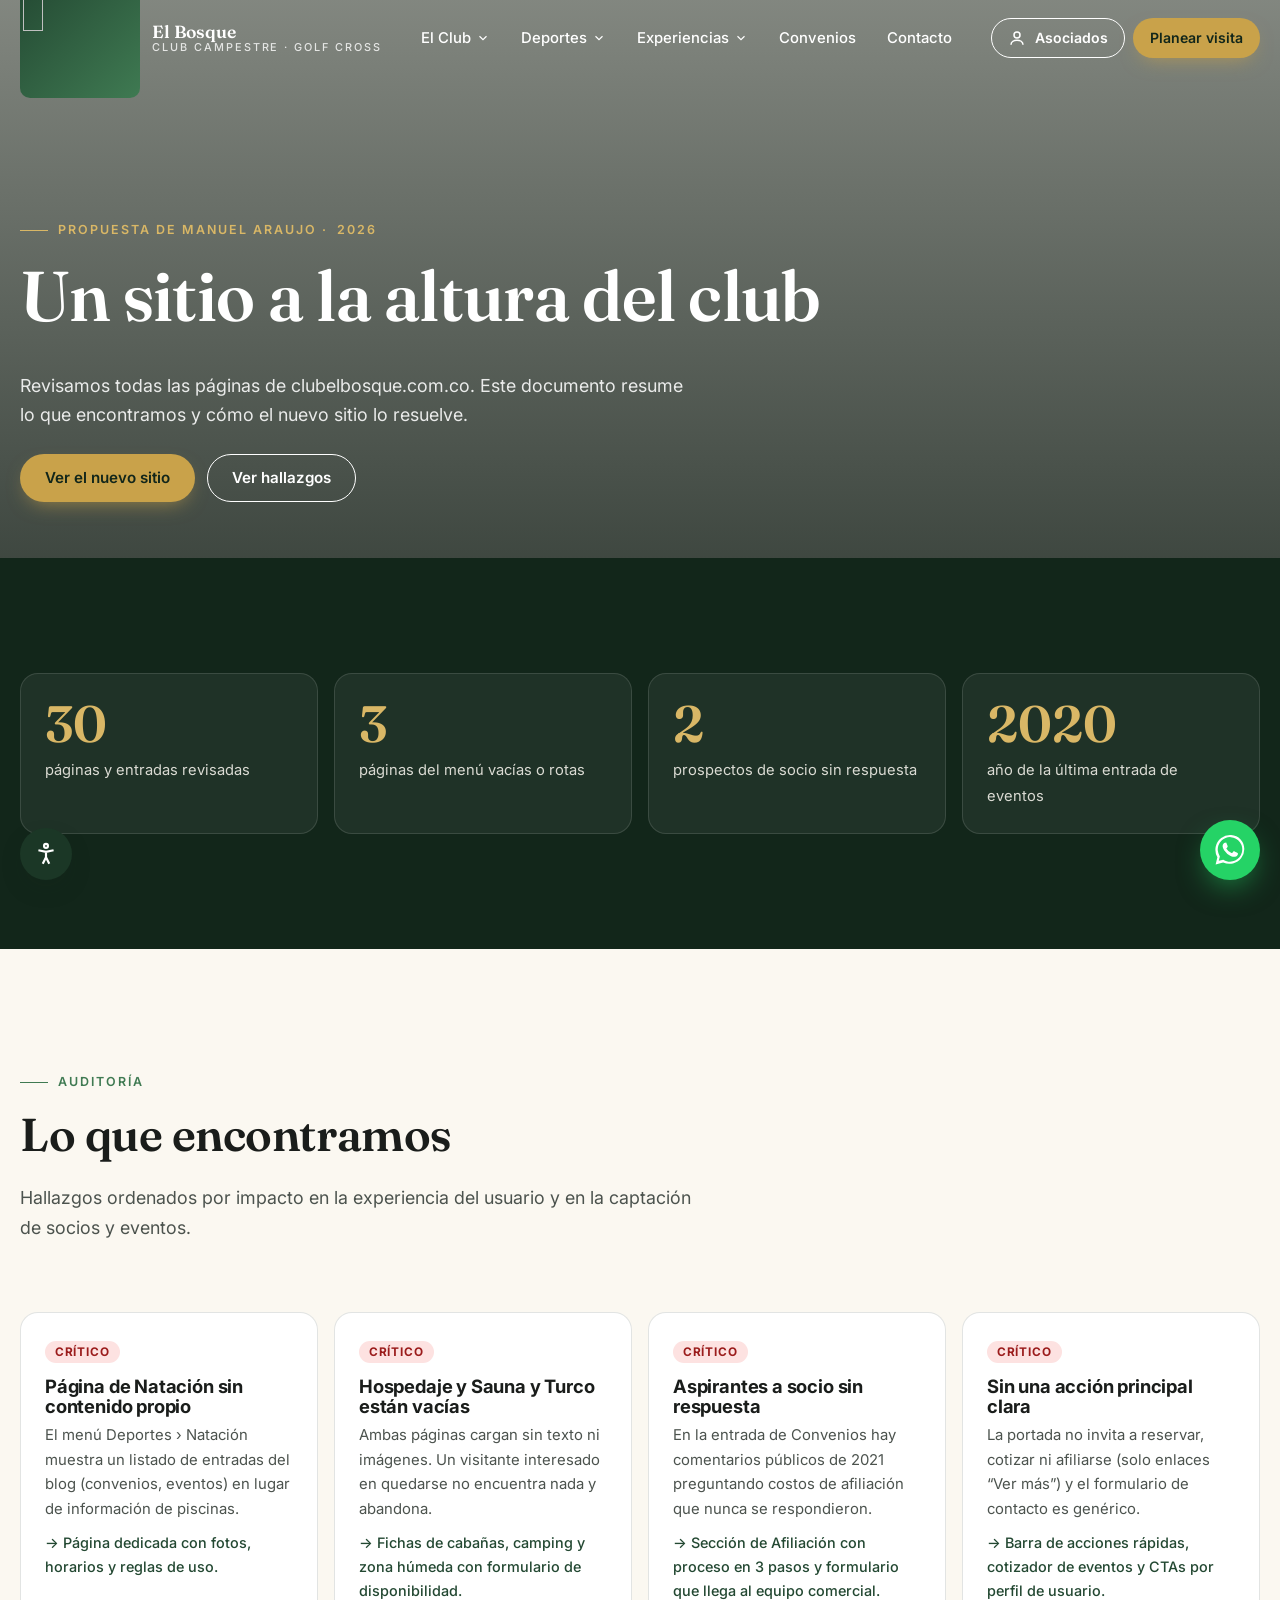
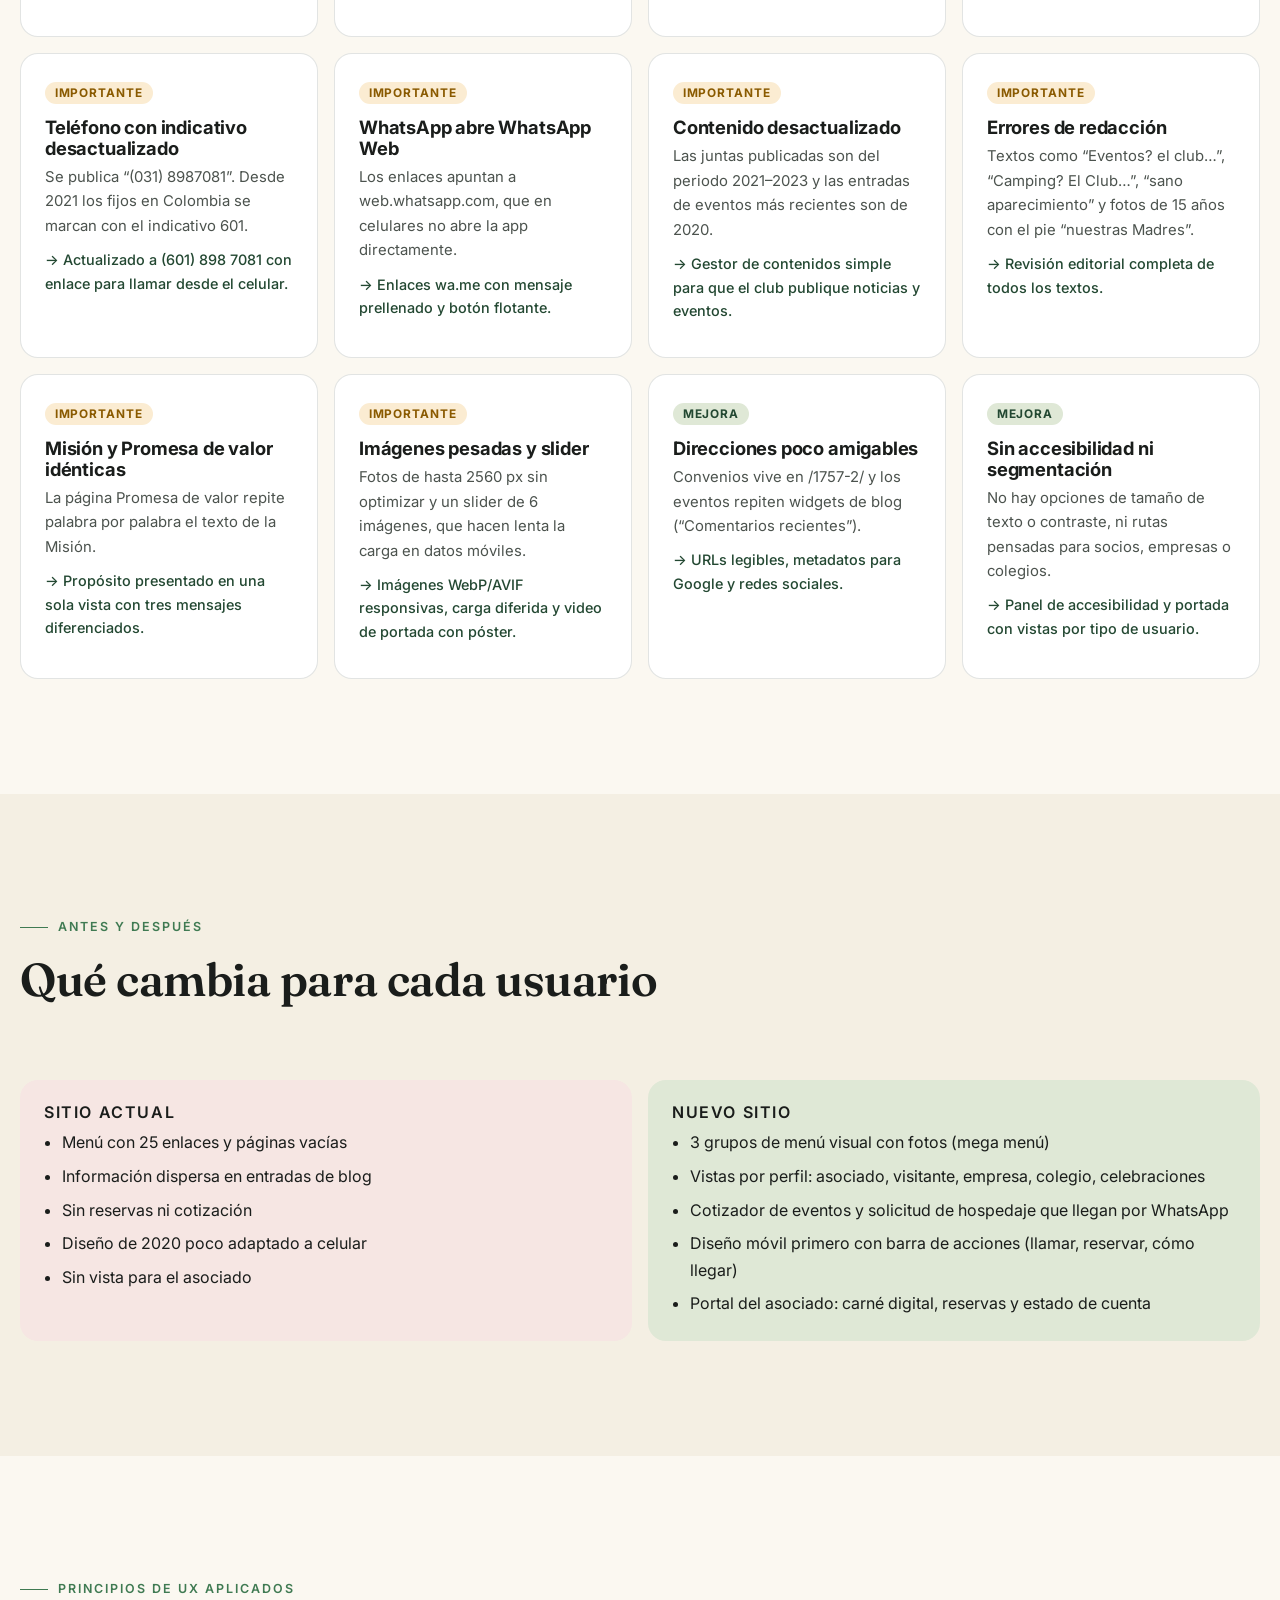
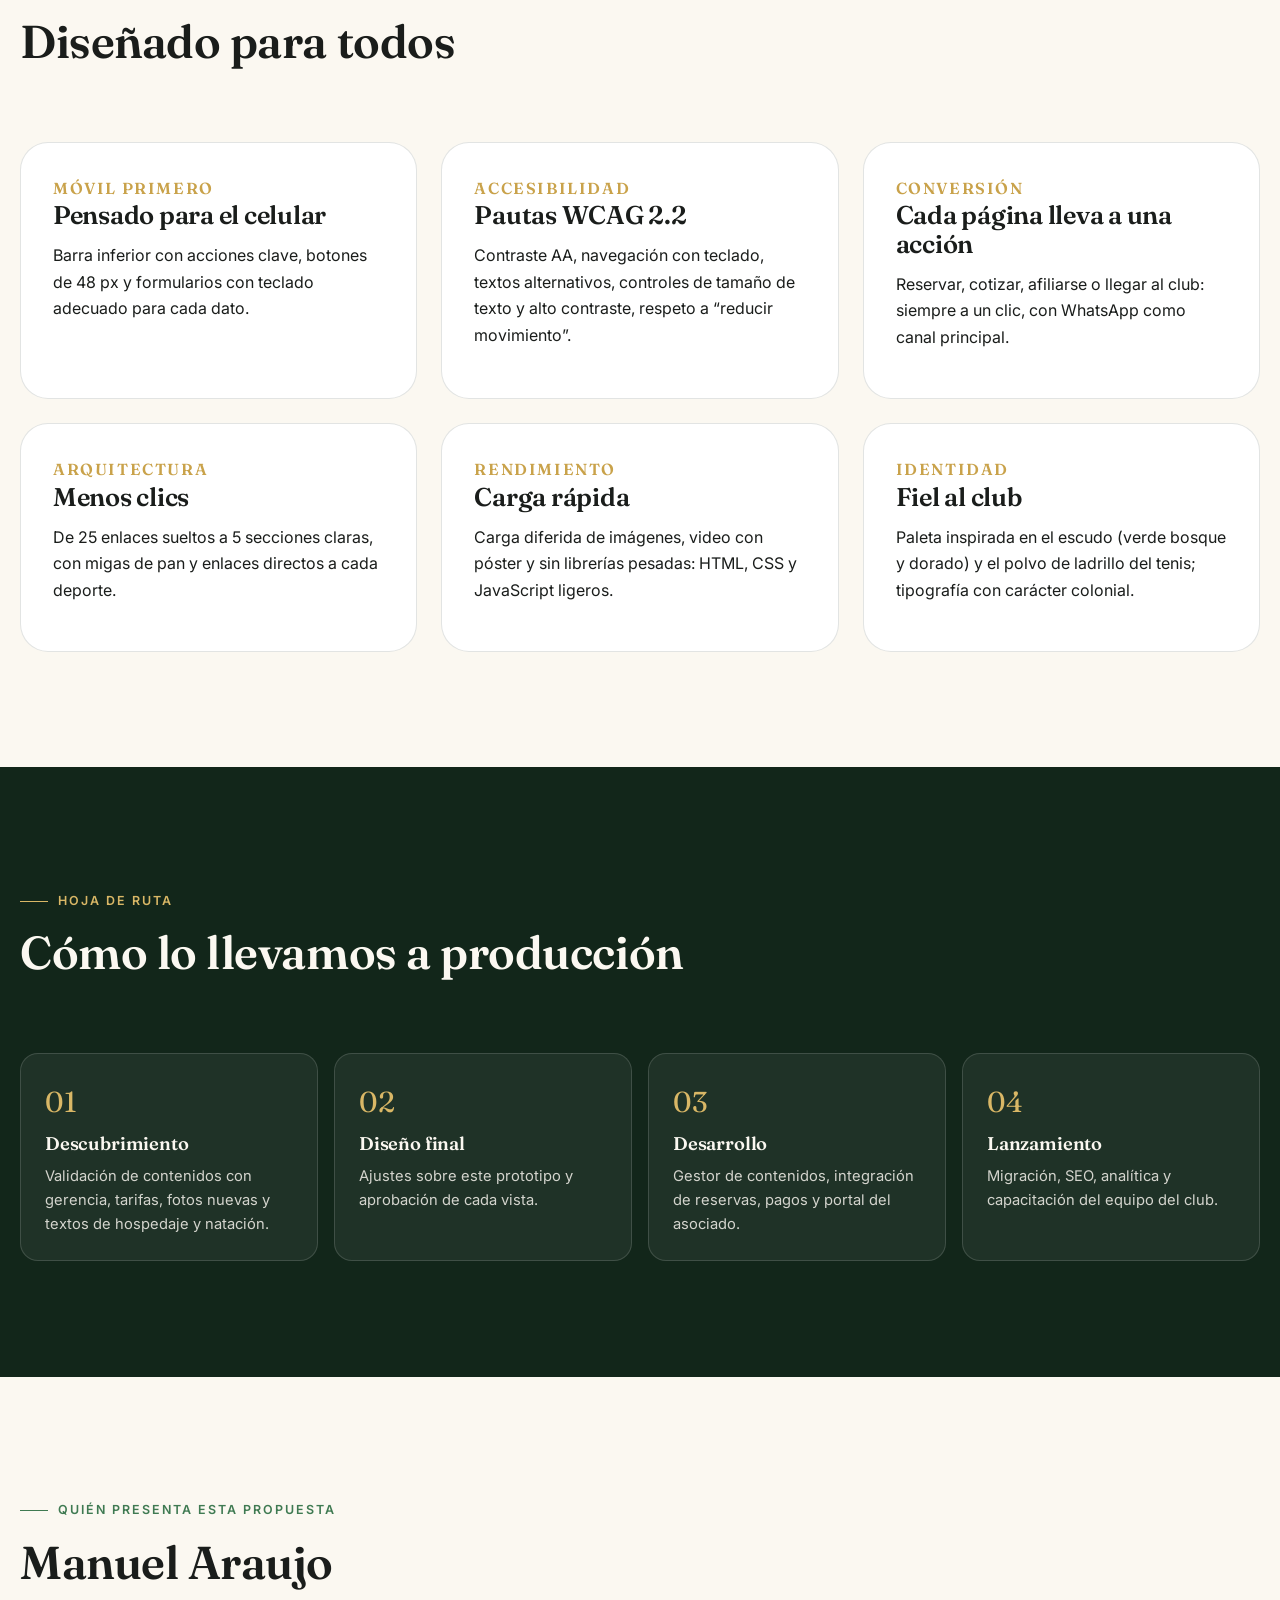
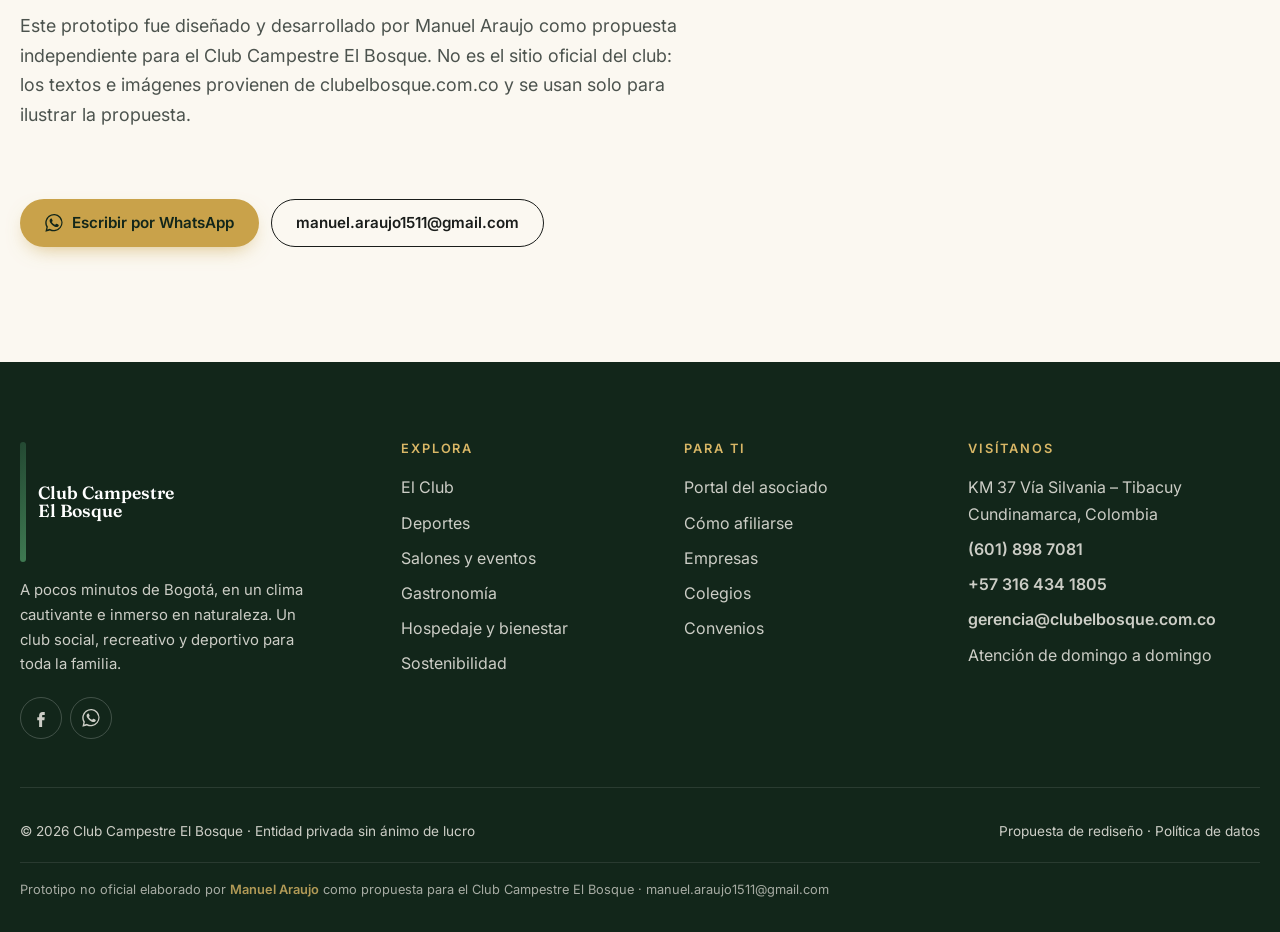
==== commit 32d67dba: "Add author information and proposal details to the site" ====
--- a/propuesta.html
+++ b/propuesta.html
@@ -24,7 +24,7 @@
 <section class="page-hero">
   <img src="https://clubelbosque.com.co/wp-content/uploads/2020/03/f_golf-12-006.jpg" alt="">
   <div class="container">
-    <span class="eyebrow" style="color:var(--gold-400)">Propuesta · <span data-year></span></span>
+    <span class="eyebrow" style="color:var(--gold-400)">Propuesta de Manuel Araujo · <span data-year></span></span>
     <h1>Un sitio a la altura del club</h1>
     <p class="lead">Revisamos todas las páginas de clubelbosque.com.co. Este documento resume lo que encontramos y cómo el nuevo sitio lo resuelve.</p>
     <div class="hero-actions" style="margin-top:1.5rem"><a class="btn btn--primary" href="index.html">Ver el nuevo sitio</a><a class="btn btn--ghost" href="#hallazgos">Ver hallazgos</a></div>
@@ -87,6 +87,14 @@
   </div>
 </section>
 
+<section class="section" id="autor">
+  <div class="container">
+    <div class="section-head reveal"><div><span class="eyebrow">Quién presenta esta propuesta</span><h2>Manuel Araujo</h2>
+      <p class="lead">Este prototipo fue diseñado y desarrollado por Manuel Araujo como propuesta independiente para el Club Campestre El Bosque. No es el sitio oficial del club: los textos e imágenes provienen de clubelbosque.com.co y se usan solo para ilustrar la propuesta.</p></div></div>
+    <div class="hero-actions reveal" data-author-contact></div>
+  </div>
+</section>
+
 </main>
 <script src="assets/js/main.js" defer></script>
 </body>
--- a/assets/css/styles.css
+++ b/assets/css/styles.css
@@ -595,4 +595,7 @@
 }
 .proposal-badge strong { color: var(--gold-400); font-weight: 600; }
 .proposal-badge span { opacity: .85; }
+.proposal-credit { margin: 1.25rem 0 0; padding-top: 1rem; border-top: 1px solid rgba(255, 255, 255, .12); font-size: .8rem; opacity: .8; }
+.proposal-credit strong { color: var(--gold-400); font-weight: 600; }
+.proposal-credit a { color: inherit; }
 @media (max-width: 600px) { .proposal-badge { bottom: 4.6rem; font-size: .72rem; padding: .45rem .9rem; } .proposal-badge span { display: none; } }
